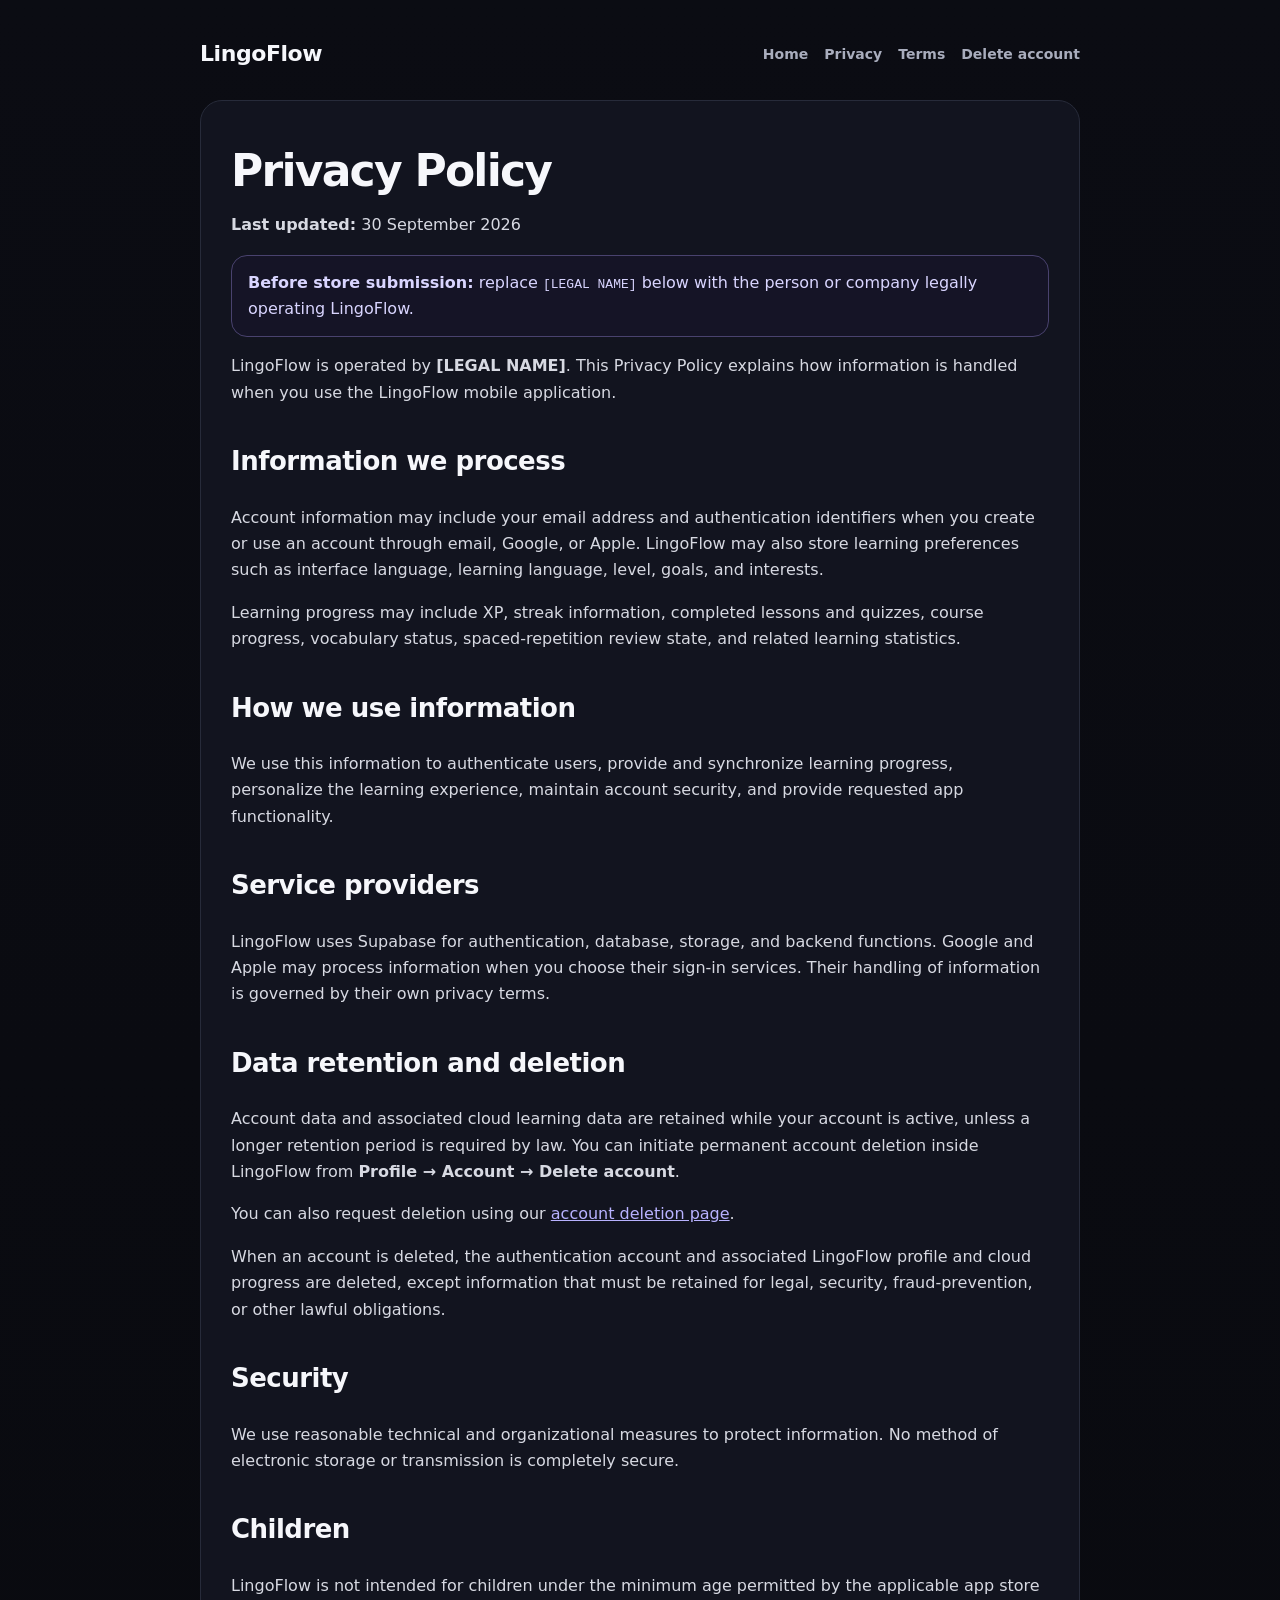
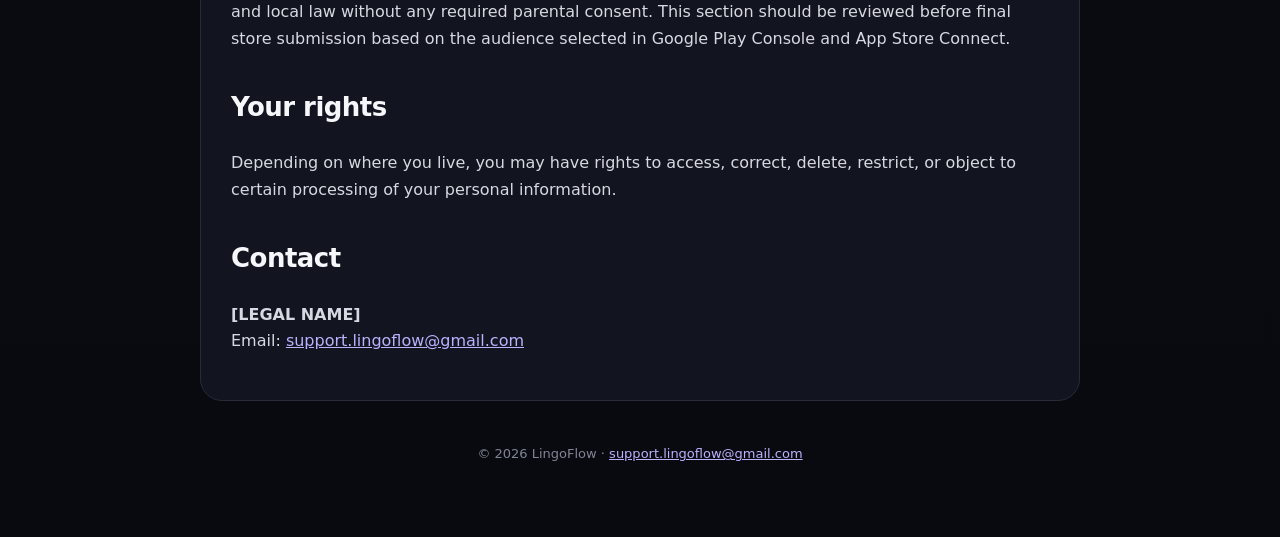
==== privacy.html @ d7507dbf "Add files via upload" ====
<!doctype html>
<html lang="en">
<head>
<meta charset="utf-8"><meta name="viewport" content="width=device-width,initial-scale=1">
<title>LingoFlow Privacy Policy</title><link rel="stylesheet" href="styles.css">
</head>
<body><div class="wrap">

<nav class="nav">
  <div class="brand">LingoFlow</div>
  <div class="navlinks">
    <a href="index.html">Home</a>
    <a href="privacy.html">Privacy</a>
    <a href="terms.html">Terms</a>
    <a href="delete-account.html">Delete account</a>
  </div>
</nav>

<main class="content">
<h1 style="font-size:44px">Privacy Policy</h1>
<p><strong>Last updated:</strong> 30 September 2026</p>
<div class="notice"><strong>Before store submission:</strong> replace <code>[LEGAL NAME]</code> below with the person or company legally operating LingoFlow.</div>

<p>LingoFlow is operated by <strong>[LEGAL NAME]</strong>. This Privacy Policy explains how information is handled when you use the LingoFlow mobile application.</p>

<h2>Information we process</h2>
<p>Account information may include your email address and authentication identifiers when you create or use an account through email, Google, or Apple. LingoFlow may also store learning preferences such as interface language, learning language, level, goals, and interests.</p>
<p>Learning progress may include XP, streak information, completed lessons and quizzes, course progress, vocabulary status, spaced-repetition review state, and related learning statistics.</p>

<h2>How we use information</h2>
<p>We use this information to authenticate users, provide and synchronize learning progress, personalize the learning experience, maintain account security, and provide requested app functionality.</p>

<h2>Service providers</h2>
<p>LingoFlow uses Supabase for authentication, database, storage, and backend functions. Google and Apple may process information when you choose their sign-in services. Their handling of information is governed by their own privacy terms.</p>

<h2>Data retention and deletion</h2>
<p>Account data and associated cloud learning data are retained while your account is active, unless a longer retention period is required by law. You can initiate permanent account deletion inside LingoFlow from <strong>Profile → Account → Delete account</strong>.</p>
<p>You can also request deletion using our <a href="delete-account.html">account deletion page</a>.</p>
<p>When an account is deleted, the authentication account and associated LingoFlow profile and cloud progress are deleted, except information that must be retained for legal, security, fraud-prevention, or other lawful obligations.</p>

<h2>Security</h2>
<p>We use reasonable technical and organizational measures to protect information. No method of electronic storage or transmission is completely secure.</p>

<h2>Children</h2>
<p>LingoFlow is not intended for children under the minimum age permitted by the applicable app store and local law without any required parental consent. This section should be reviewed before final store submission based on the audience selected in Google Play Console and App Store Connect.</p>

<h2>Your rights</h2>
<p>Depending on where you live, you may have rights to access, correct, delete, restrict, or object to certain processing of your personal information.</p>

<h2>Contact</h2>
<p><strong>[LEGAL NAME]</strong><br>
Email: <a href="mailto:support.lingoflow@gmail.com">support.lingoflow@gmail.com</a></p>
</main>

<footer class="footer">
  © 2026 LingoFlow · <a href="mailto:support.lingoflow@gmail.com">support.lingoflow@gmail.com</a>
</footer>

</div></body></html>
---- styles.css ----
:root{
  --bg:#090a0f;
  --card:#141621;
  --text:#f6f7fb;
  --muted:#a9adbd;
  --line:#272b3a;
  --accent:#8173ff;
  --danger:#ff7676;
}
*{box-sizing:border-box}
html{scroll-behavior:smooth}
body{
  margin:0;
  font-family:Inter,system-ui,-apple-system,BlinkMacSystemFont,"Segoe UI",sans-serif;
  background:linear-gradient(180deg,#0b0c13 0%,#090a0f 100%);
  color:var(--text);
  line-height:1.65;
}
a{color:#b8b2ff}
.wrap{max-width:920px;margin:0 auto;padding:28px 20px 72px}
.nav{
  display:flex;align-items:center;justify-content:space-between;
  gap:16px;padding:8px 0 28px;
}
.brand{font-size:22px;font-weight:900;letter-spacing:-.02em}
.navlinks{display:flex;gap:16px;flex-wrap:wrap}
.navlinks a{text-decoration:none;color:var(--muted);font-weight:700;font-size:14px}
.hero{
  padding:64px 0 48px;
  text-align:center;
}
.badge{
  display:inline-block;padding:8px 12px;border:1px solid var(--line);
  border-radius:999px;color:#c9c5ff;background:#11131c;font-size:13px;font-weight:800
}
h1{font-size:clamp(38px,7vw,68px);line-height:1.02;margin:18px 0 18px;letter-spacing:-.04em}
h2{font-size:26px;margin-top:34px;letter-spacing:-.02em}
p{color:#d7d9e2}
.lead{font-size:19px;color:var(--muted);max-width:680px;margin:0 auto}
.grid{display:grid;grid-template-columns:repeat(3,1fr);gap:16px;margin-top:34px}
.card{
  display:block;text-decoration:none;color:var(--text);
  border:1px solid var(--line);background:rgba(20,22,33,.88);
  border-radius:20px;padding:22px;min-height:160px;
}
.card:hover{border-color:#4c4589}
.card p{color:var(--muted);margin-bottom:0}
.content{
  border:1px solid var(--line);background:rgba(20,22,33,.88);
  border-radius:22px;padding:30px;
}
.notice{
  border:1px solid #49426e;background:#151426;border-radius:16px;padding:14px 16px;
  color:#d9d5ff;
}
.danger{color:var(--danger);font-weight:800}
.footer{margin-top:42px;color:#7f8496;font-size:13px;text-align:center}
.btn{
  display:inline-block;text-decoration:none;background:var(--accent);color:white;
  padding:12px 18px;border-radius:14px;font-weight:800;margin-top:10px
}
@media(max-width:720px){
  .grid{grid-template-columns:1fr}
  .nav{align-items:flex-start;flex-direction:column}
  .content{padding:22px}
}
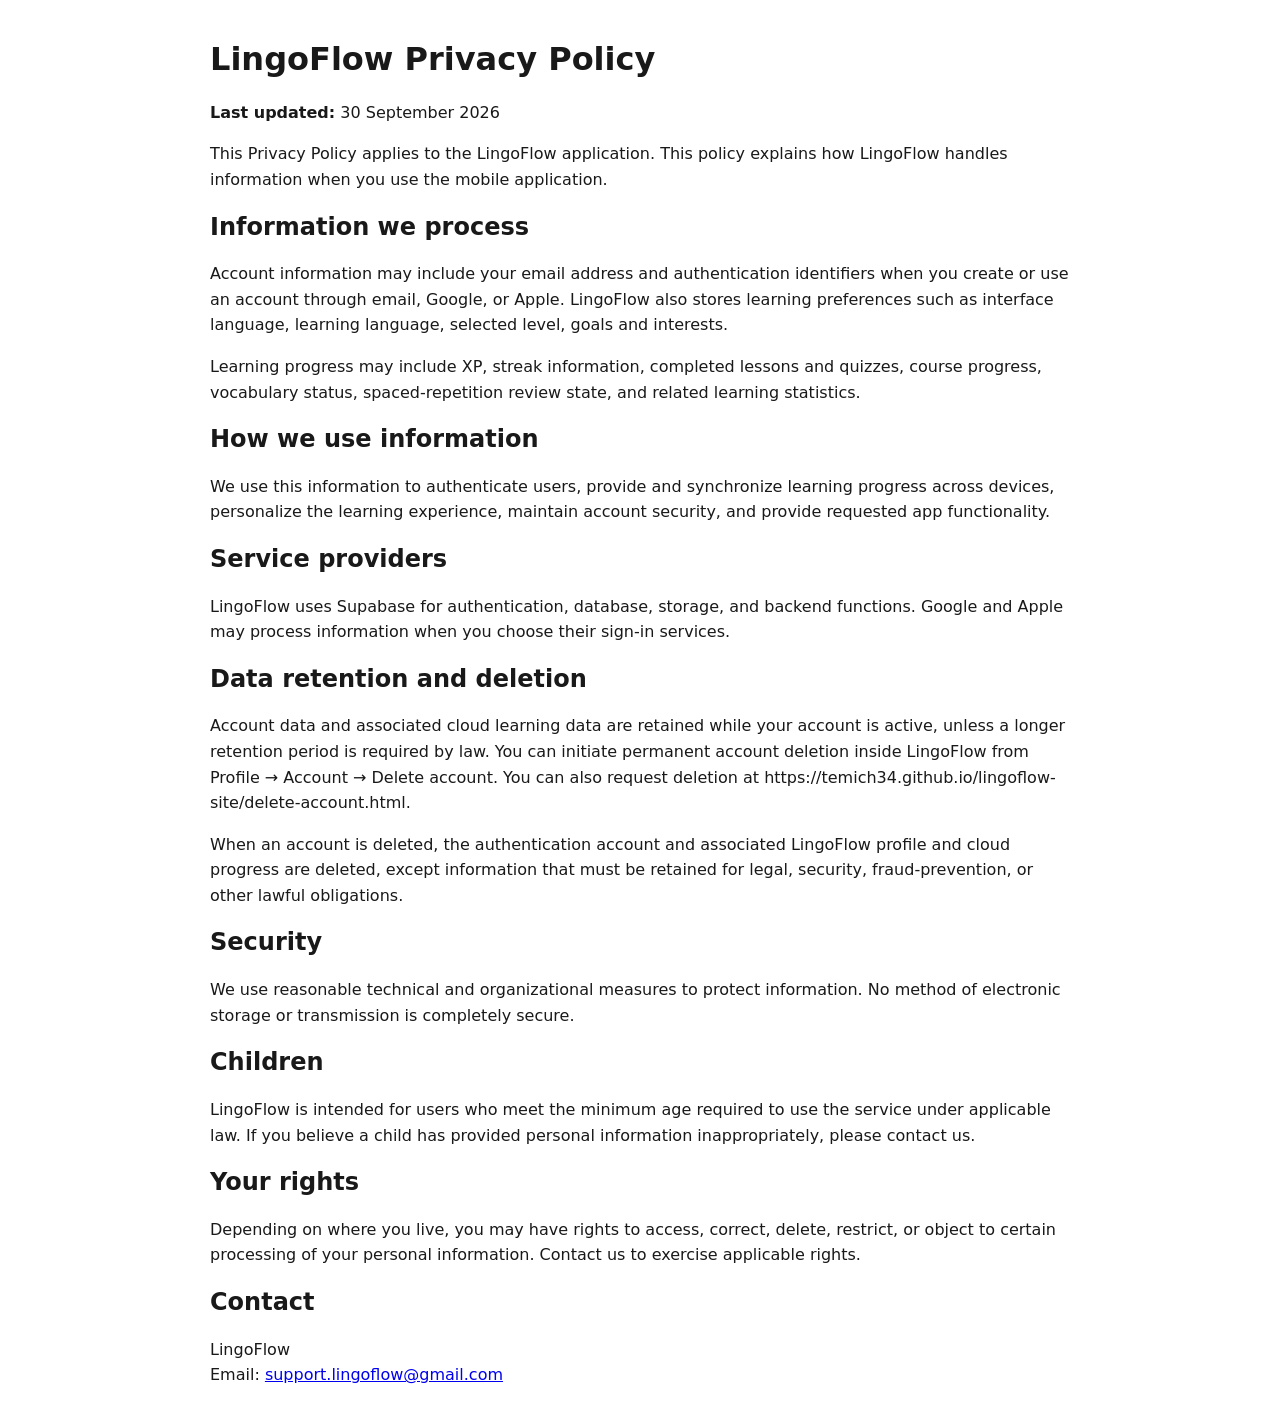
==== commit 102578ef: "Add files via upload" ====
--- a/privacy.html
+++ b/privacy.html
@@ -1,59 +1,28 @@
 <!doctype html>
 <html lang="en">
-<head>
-<meta charset="utf-8"><meta name="viewport" content="width=device-width,initial-scale=1">
-<title>LingoFlow Privacy Policy</title><link rel="stylesheet" href="styles.css">
-</head>
-<body><div class="wrap">
-
-<nav class="nav">
-  <div class="brand">LingoFlow</div>
-  <div class="navlinks">
-    <a href="index.html">Home</a>
-    <a href="privacy.html">Privacy</a>
-    <a href="terms.html">Terms</a>
-    <a href="delete-account.html">Delete account</a>
-  </div>
-</nav>
-
-<main class="content">
-<h1 style="font-size:44px">Privacy Policy</h1>
+<head><meta charset="utf-8"><meta name="viewport" content="width=device-width,initial-scale=1">
+<title>LingoFlow Privacy Policy</title>
+<style>body{font-family:system-ui,sans-serif;max-width:860px;margin:40px auto;padding:0 20px;line-height:1.6;color:#191919}h1,h2{line-height:1.2}.note{background:#f4f4f7;padding:14px;border-radius:12px}</style></head>
+<body>
+<h1>LingoFlow Privacy Policy</h1>
 <p><strong>Last updated:</strong> 30 September 2026</p>
-<div class="notice"><strong>Before store submission:</strong> replace <code>[LEGAL NAME]</code> below with the person or company legally operating LingoFlow.</div>
-
-<p>LingoFlow is operated by <strong>[LEGAL NAME]</strong>. This Privacy Policy explains how information is handled when you use the LingoFlow mobile application.</p>
-
+<p>This Privacy Policy applies to the LingoFlow application. This policy explains how LingoFlow handles information when you use the mobile application.</p>
 <h2>Information we process</h2>
-<p>Account information may include your email address and authentication identifiers when you create or use an account through email, Google, or Apple. LingoFlow may also store learning preferences such as interface language, learning language, level, goals, and interests.</p>
+<p>Account information may include your email address and authentication identifiers when you create or use an account through email, Google, or Apple. LingoFlow also stores learning preferences such as interface language, learning language, selected level, goals and interests.</p>
 <p>Learning progress may include XP, streak information, completed lessons and quizzes, course progress, vocabulary status, spaced-repetition review state, and related learning statistics.</p>
-
 <h2>How we use information</h2>
-<p>We use this information to authenticate users, provide and synchronize learning progress, personalize the learning experience, maintain account security, and provide requested app functionality.</p>
-
+<p>We use this information to authenticate users, provide and synchronize learning progress across devices, personalize the learning experience, maintain account security, and provide requested app functionality.</p>
 <h2>Service providers</h2>
-<p>LingoFlow uses Supabase for authentication, database, storage, and backend functions. Google and Apple may process information when you choose their sign-in services. Their handling of information is governed by their own privacy terms.</p>
-
+<p>LingoFlow uses Supabase for authentication, database, storage, and backend functions. Google and Apple may process information when you choose their sign-in services.</p>
 <h2>Data retention and deletion</h2>
-<p>Account data and associated cloud learning data are retained while your account is active, unless a longer retention period is required by law. You can initiate permanent account deletion inside LingoFlow from <strong>Profile → Account → Delete account</strong>.</p>
-<p>You can also request deletion using our <a href="delete-account.html">account deletion page</a>.</p>
+<p>Account data and associated cloud learning data are retained while your account is active, unless a longer retention period is required by law. You can initiate permanent account deletion inside LingoFlow from Profile → Account → Delete account. You can also request deletion at https://temich34.github.io/lingoflow-site/delete-account.html.</p>
 <p>When an account is deleted, the authentication account and associated LingoFlow profile and cloud progress are deleted, except information that must be retained for legal, security, fraud-prevention, or other lawful obligations.</p>
-
 <h2>Security</h2>
 <p>We use reasonable technical and organizational measures to protect information. No method of electronic storage or transmission is completely secure.</p>
-
 <h2>Children</h2>
-<p>LingoFlow is not intended for children under the minimum age permitted by the applicable app store and local law without any required parental consent. This section should be reviewed before final store submission based on the audience selected in Google Play Console and App Store Connect.</p>
-
+<p>LingoFlow is intended for users who meet the minimum age required to use the service under applicable law. If you believe a child has provided personal information inappropriately, please contact us.</p>
 <h2>Your rights</h2>
-<p>Depending on where you live, you may have rights to access, correct, delete, restrict, or object to certain processing of your personal information.</p>
-
+<p>Depending on where you live, you may have rights to access, correct, delete, restrict, or object to certain processing of your personal information. Contact us to exercise applicable rights.</p>
 <h2>Contact</h2>
-<p><strong>[LEGAL NAME]</strong><br>
-Email: <a href="mailto:support.lingoflow@gmail.com">support.lingoflow@gmail.com</a></p>
-</main>
-
-<footer class="footer">
-  © 2026 LingoFlow · <a href="mailto:support.lingoflow@gmail.com">support.lingoflow@gmail.com</a>
-</footer>
-
-</div></body></html>
+<p>LingoFlow<br>Email: <a href="mailto:support.lingoflow@gmail.com">support.lingoflow@gmail.com</a></p>
+</body></html>
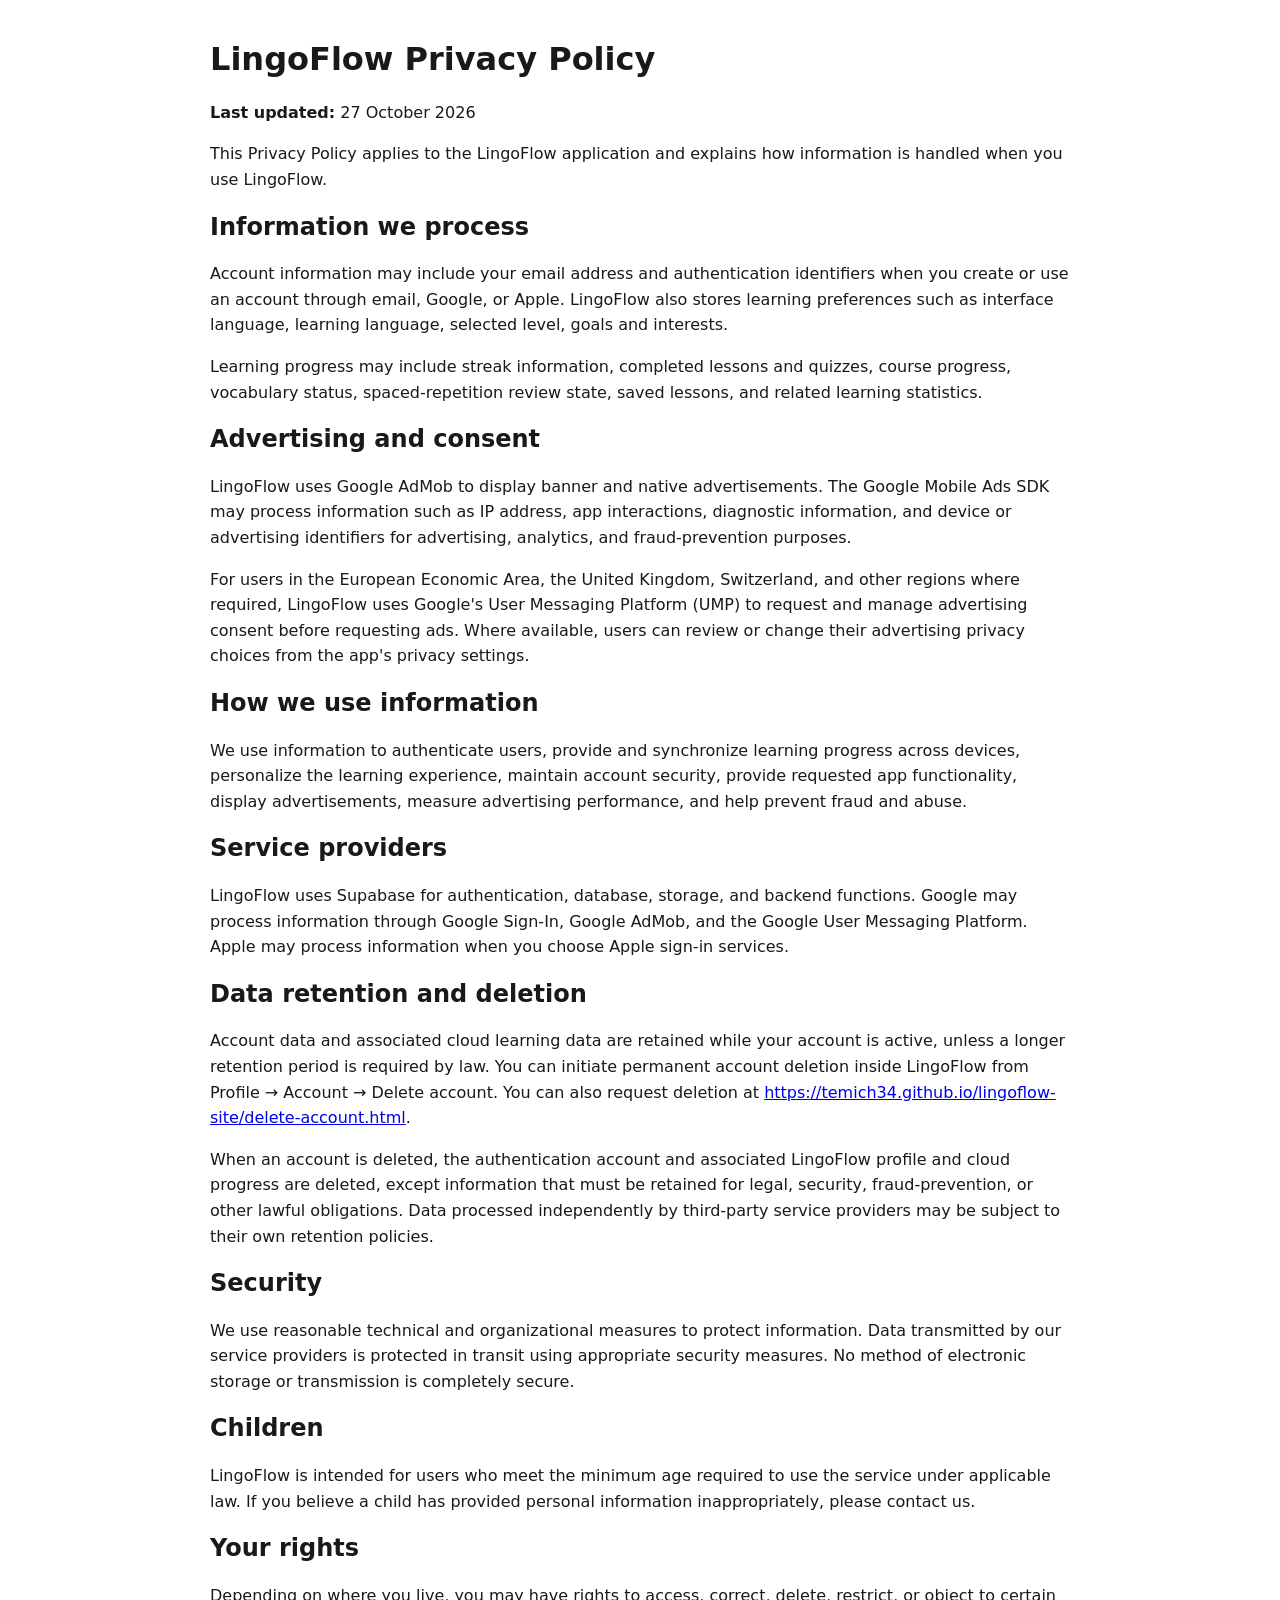
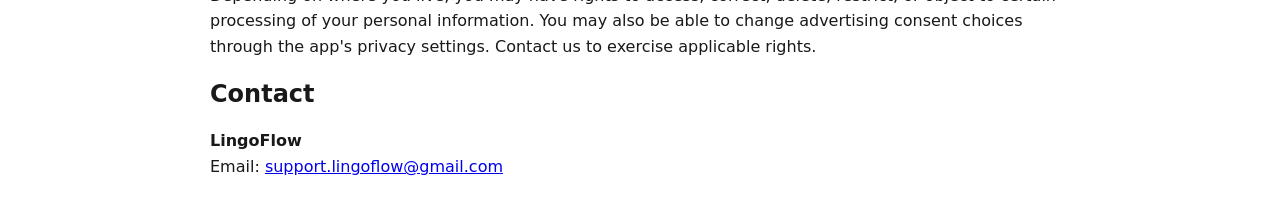
==== commit 78a6f4b9: "Add files via upload" ====
--- a/privacy.html
+++ b/privacy.html
@@ -1,28 +1,49 @@
 <!doctype html>
 <html lang="en">
-<head><meta charset="utf-8"><meta name="viewport" content="width=device-width,initial-scale=1">
+<head>
+<meta charset="utf-8">
+<meta name="viewport" content="width=device-width,initial-scale=1">
 <title>LingoFlow Privacy Policy</title>
-<style>body{font-family:system-ui,sans-serif;max-width:860px;margin:40px auto;padding:0 20px;line-height:1.6;color:#191919}h1,h2{line-height:1.2}.note{background:#f4f4f7;padding:14px;border-radius:12px}</style></head>
+<style>
+body{font-family:system-ui,sans-serif;max-width:860px;margin:40px auto;padding:0 20px;line-height:1.6;color:#191919}
+h1,h2{line-height:1.2}
+</style>
+</head>
 <body>
 <h1>LingoFlow Privacy Policy</h1>
-<p><strong>Last updated:</strong> 30 September 2026</p>
-<p>This Privacy Policy applies to the LingoFlow application. This policy explains how LingoFlow handles information when you use the mobile application.</p>
+<p><strong>Last updated:</strong> 27 October 2026</p>
+
+<p>This Privacy Policy applies to the LingoFlow application and explains how information is handled when you use LingoFlow.</p>
+
 <h2>Information we process</h2>
 <p>Account information may include your email address and authentication identifiers when you create or use an account through email, Google, or Apple. LingoFlow also stores learning preferences such as interface language, learning language, selected level, goals and interests.</p>
-<p>Learning progress may include XP, streak information, completed lessons and quizzes, course progress, vocabulary status, spaced-repetition review state, and related learning statistics.</p>
+<p>Learning progress may include streak information, completed lessons and quizzes, course progress, vocabulary status, spaced-repetition review state, saved lessons, and related learning statistics.</p>
+
+<h2>Advertising and consent</h2>
+<p>LingoFlow uses Google AdMob to display banner and native advertisements. The Google Mobile Ads SDK may process information such as IP address, app interactions, diagnostic information, and device or advertising identifiers for advertising, analytics, and fraud-prevention purposes.</p>
+<p>For users in the European Economic Area, the United Kingdom, Switzerland, and other regions where required, LingoFlow uses Google's User Messaging Platform (UMP) to request and manage advertising consent before requesting ads. Where available, users can review or change their advertising privacy choices from the app's privacy settings.</p>
+
 <h2>How we use information</h2>
-<p>We use this information to authenticate users, provide and synchronize learning progress across devices, personalize the learning experience, maintain account security, and provide requested app functionality.</p>
+<p>We use information to authenticate users, provide and synchronize learning progress across devices, personalize the learning experience, maintain account security, provide requested app functionality, display advertisements, measure advertising performance, and help prevent fraud and abuse.</p>
+
 <h2>Service providers</h2>
-<p>LingoFlow uses Supabase for authentication, database, storage, and backend functions. Google and Apple may process information when you choose their sign-in services.</p>
+<p>LingoFlow uses Supabase for authentication, database, storage, and backend functions. Google may process information through Google Sign-In, Google AdMob, and the Google User Messaging Platform. Apple may process information when you choose Apple sign-in services.</p>
+
 <h2>Data retention and deletion</h2>
-<p>Account data and associated cloud learning data are retained while your account is active, unless a longer retention period is required by law. You can initiate permanent account deletion inside LingoFlow from Profile → Account → Delete account. You can also request deletion at https://temich34.github.io/lingoflow-site/delete-account.html.</p>
-<p>When an account is deleted, the authentication account and associated LingoFlow profile and cloud progress are deleted, except information that must be retained for legal, security, fraud-prevention, or other lawful obligations.</p>
+<p>Account data and associated cloud learning data are retained while your account is active, unless a longer retention period is required by law. You can initiate permanent account deletion inside LingoFlow from Profile → Account → Delete account. You can also request deletion at <a href="https://temich34.github.io/lingoflow-site/delete-account.html">https://temich34.github.io/lingoflow-site/delete-account.html</a>.</p>
+<p>When an account is deleted, the authentication account and associated LingoFlow profile and cloud progress are deleted, except information that must be retained for legal, security, fraud-prevention, or other lawful obligations. Data processed independently by third-party service providers may be subject to their own retention policies.</p>
+
 <h2>Security</h2>
-<p>We use reasonable technical and organizational measures to protect information. No method of electronic storage or transmission is completely secure.</p>
+<p>We use reasonable technical and organizational measures to protect information. Data transmitted by our service providers is protected in transit using appropriate security measures. No method of electronic storage or transmission is completely secure.</p>
+
 <h2>Children</h2>
 <p>LingoFlow is intended for users who meet the minimum age required to use the service under applicable law. If you believe a child has provided personal information inappropriately, please contact us.</p>
+
 <h2>Your rights</h2>
-<p>Depending on where you live, you may have rights to access, correct, delete, restrict, or object to certain processing of your personal information. Contact us to exercise applicable rights.</p>
+<p>Depending on where you live, you may have rights to access, correct, delete, restrict, or object to certain processing of your personal information. You may also be able to change advertising consent choices through the app's privacy settings. Contact us to exercise applicable rights.</p>
+
 <h2>Contact</h2>
-<p>LingoFlow<br>Email: <a href="mailto:support.lingoflow@gmail.com">support.lingoflow@gmail.com</a></p>
-</body></html>
+<p><strong>LingoFlow</strong><br>
+Email: <a href="mailto:support.lingoflow@gmail.com">support.lingoflow@gmail.com</a></p>
+</body>
+</html>
